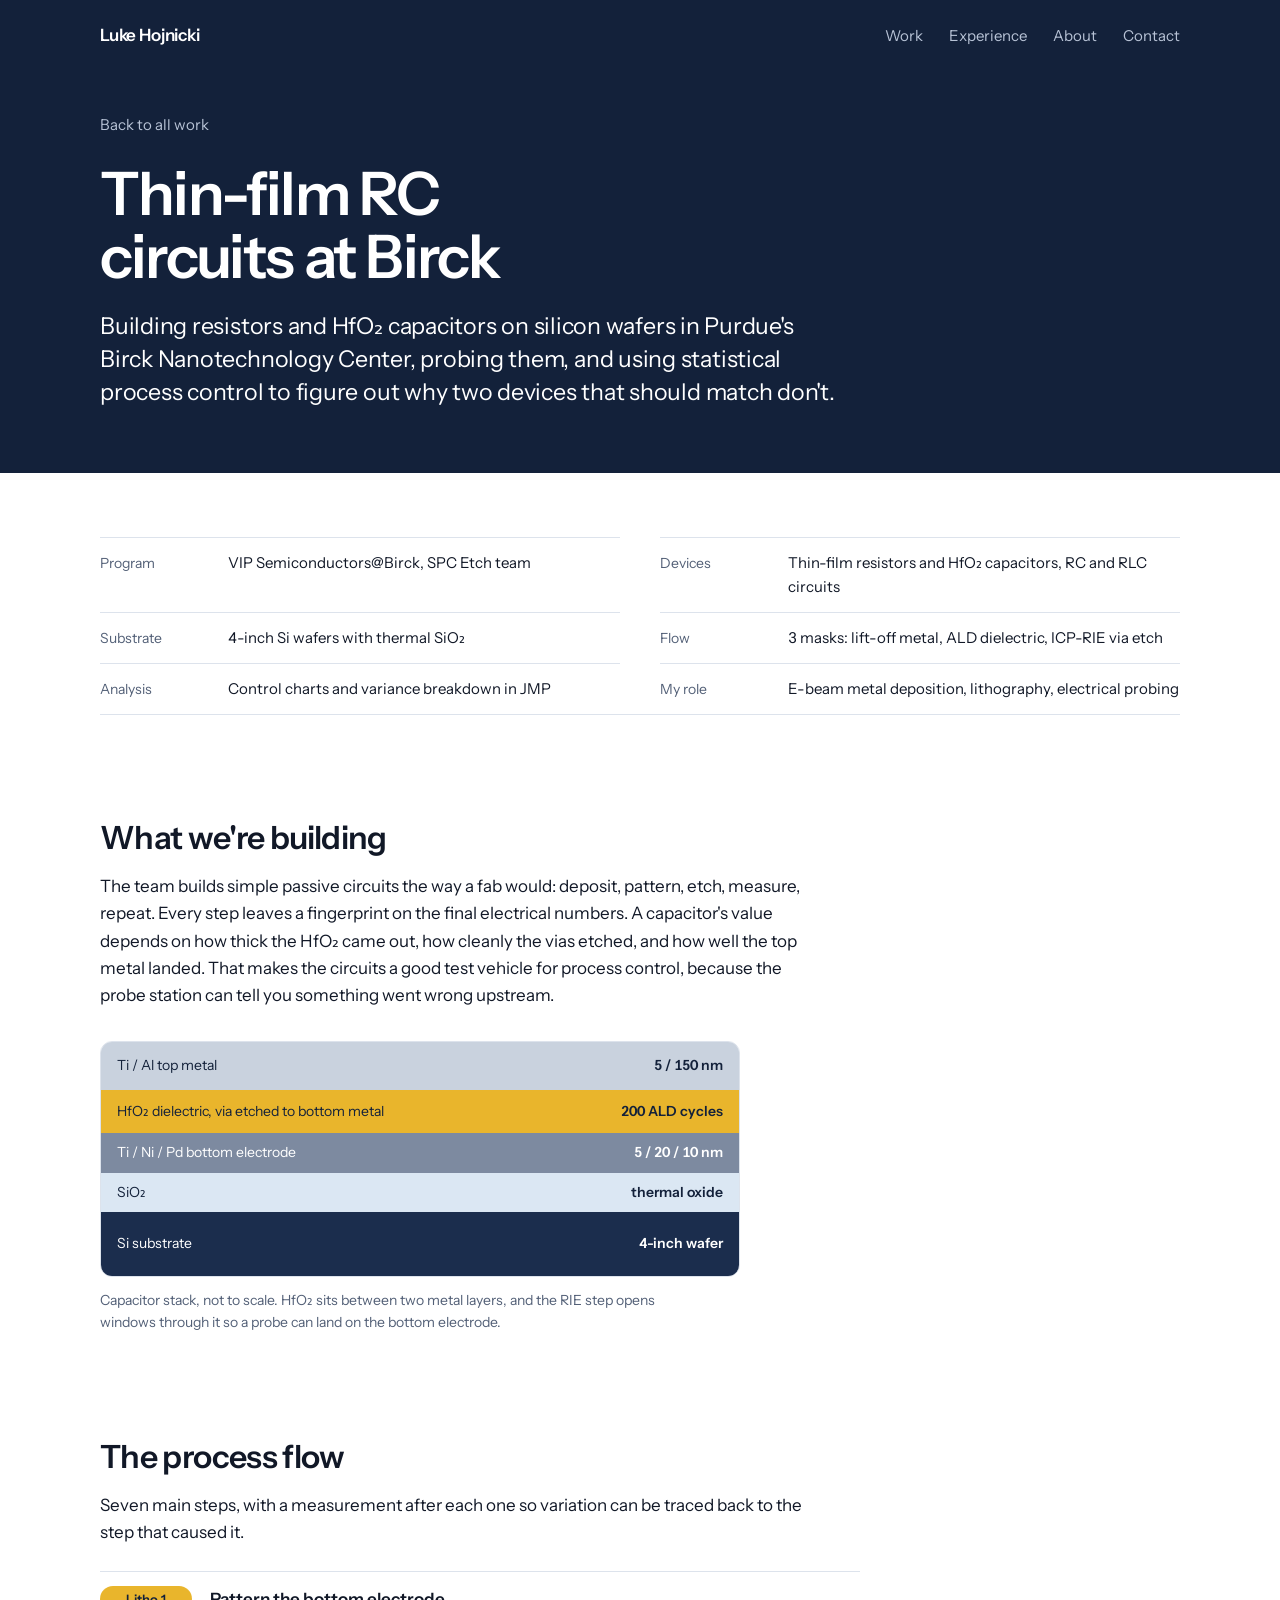
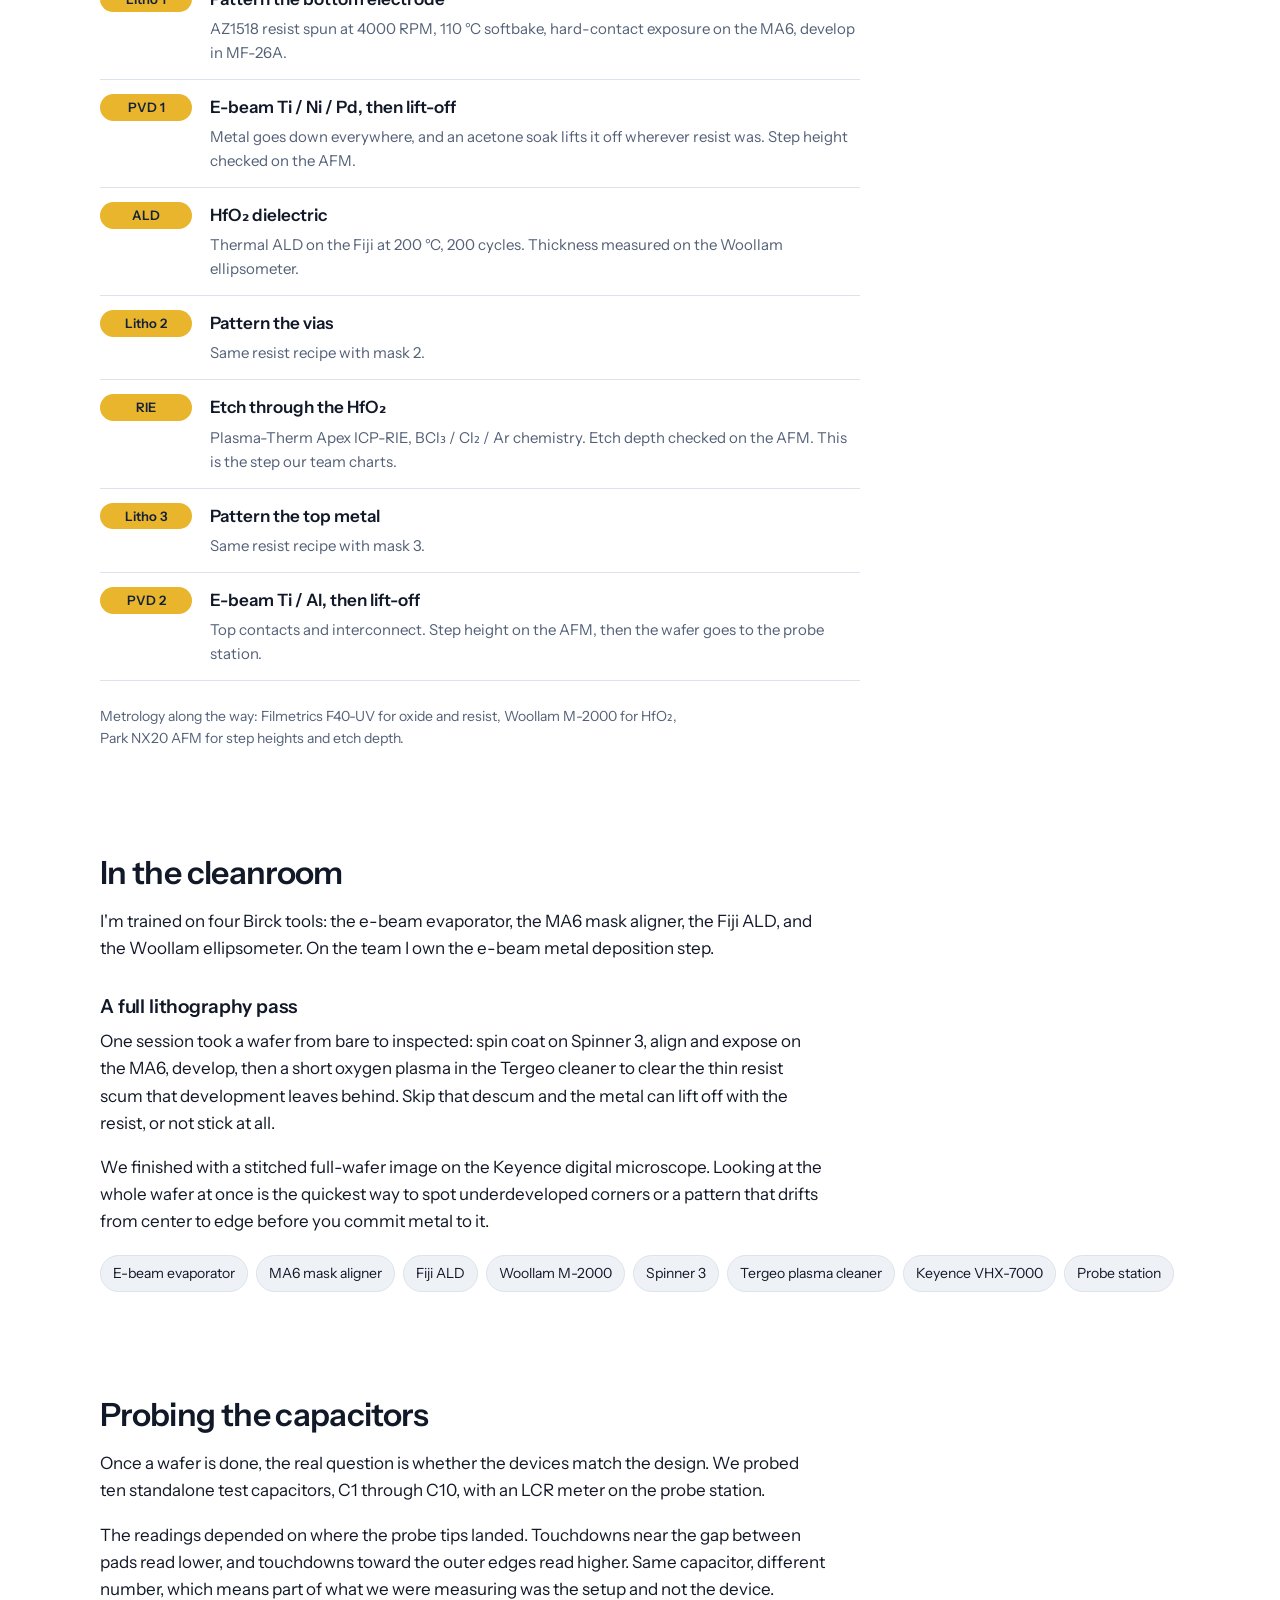
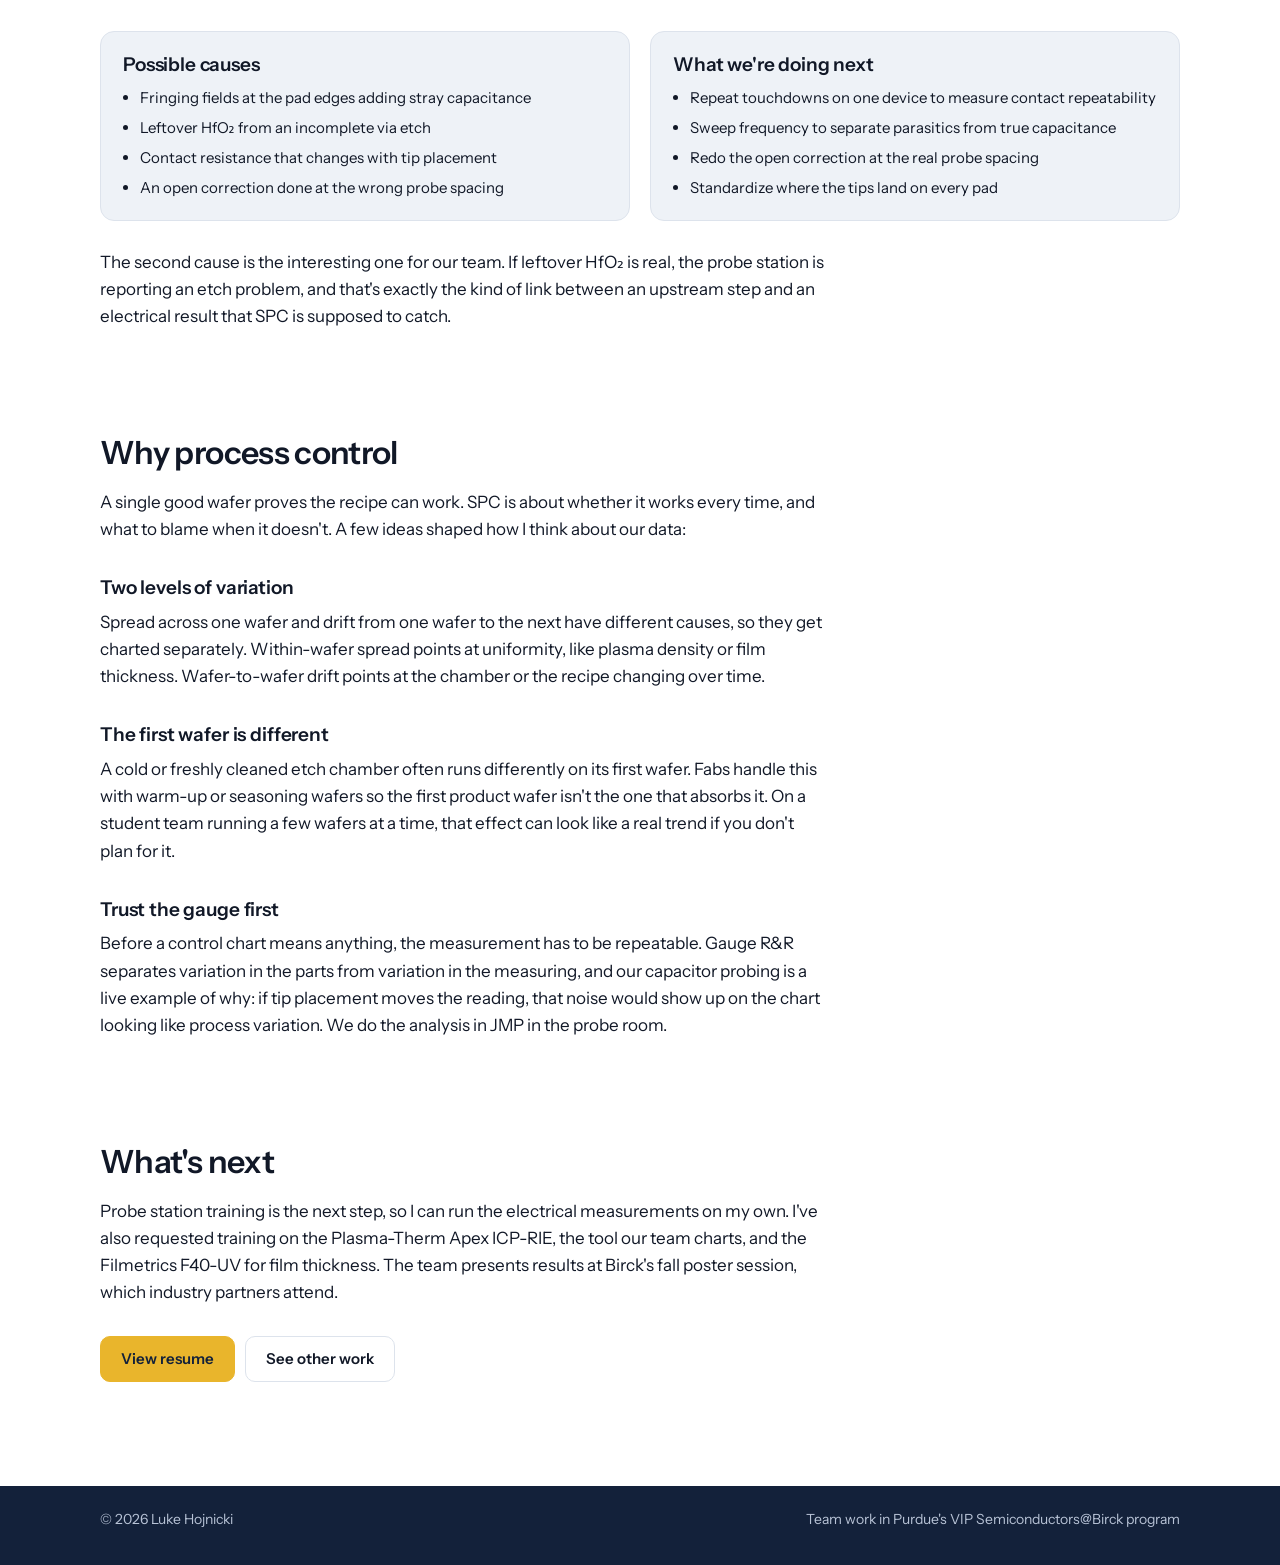
==== birck.html @ ffda6eb0 "Add Birck cleanroom case study and link it from the SPC card Co-Authored-By: Claude Opus 5.5 <norepl" ====
<!doctype html>
<html lang="en">
<head>
<meta charset="utf-8">
<meta name="viewport" content="width=device-width, initial-scale=1">
<title>Birck Cleanroom | Luke Hojnicki</title>
<meta name="description" content="Fabricating and probing thin-film RC circuits with an HfO2 dielectric in Purdue's Birck Nanotechnology Center, and using statistical process control to explain the variation.">
<meta property="og:title" content="Thin-film RC circuits at Birck">
<meta property="og:description" content="Cleanroom fabrication, electrical probing, and statistical process control on an HfO2 thin-film circuit flow.">
<meta property="og:image" content="https://lukehojnicki.com/assets/og.png">
<meta property="og:url" content="https://lukehojnicki.com/birck.html">
<meta name="twitter:card" content="summary_large_image">
<link rel="icon" href="favicon.svg" type="image/svg+xml">
<link rel="preconnect" href="https://fonts.googleapis.com">
<link rel="preconnect" href="https://fonts.gstatic.com" crossorigin>
<link href="https://fonts.googleapis.com/css2?family=Instrument+Sans:wdth,wght@75..100,400..700&display=swap" rel="stylesheet">
<link rel="stylesheet" href="styles.css">
</head>
<body>

<header class="navy">
  <div class="container topbar">
    <a class="brand" href="./">Luke Hojnicki</a>
    <nav aria-label="Main">
      <ul>
        <li><a href="./#work">Work</a></li>
        <li><a href="./#experience">Experience</a></li>
        <li><a href="./#about">About</a></li>
        <li><a href="./#contact">Contact</a></li>
      </ul>
    </nav>
  </div>
  <div class="container case-hero">
    <a class="back" href="./#work">Back to all work</a>
    <h1>Thin-film RC circuits at Birck</h1>
    <p class="statement">Building resistors and HfO₂ capacitors on silicon wafers in Purdue's Birck Nanotechnology Center, probing them, and using statistical process control to figure out why two devices that should match don't.</p>
  </div>
</header>

<main class="case-body container">
  <dl class="specs">
    <div><dt>Program</dt><dd>VIP Semiconductors@Birck, SPC Etch team</dd></div>
    <div><dt>Devices</dt><dd>Thin-film resistors and HfO₂ capacitors, RC and RLC circuits</dd></div>
    <div><dt>Substrate</dt><dd>4-inch Si wafers with thermal SiO₂</dd></div>
    <div><dt>Flow</dt><dd>3 masks: lift-off metal, ALD dielectric, ICP-RIE via etch</dd></div>
    <div><dt>Analysis</dt><dd>Control charts and variance breakdown in JMP</dd></div>
    <div><dt>My role</dt><dd>E-beam metal deposition, lithography, electrical probing</dd></div>
  </dl>

  <section class="prose">
    <h2>What we're building</h2>
    <p>The team builds simple passive circuits the way a fab would: deposit, pattern, etch, measure, repeat. Every step leaves a fingerprint on the final electrical numbers. A capacitor's value depends on how thick the HfO₂ came out, how cleanly the vias etched, and how well the top metal landed. That makes the circuits a good test vehicle for process control, because the probe station can tell you something went wrong upstream.</p>
    <figure>
      <div class="stack" role="img" aria-label="Cross section of the capacitor stack, bottom to top: silicon substrate, silicon dioxide, titanium nickel palladium bottom electrode, hafnium oxide dielectric with an etched via, and titanium aluminum top metal.">
        <div class="layer l-top"><span>Ti / Al top metal</span><b>5 / 150 nm</b></div>
        <div class="layer l-hfo"><span>HfO₂ dielectric, via etched to bottom metal</span><b>200 ALD cycles</b></div>
        <div class="layer l-bot"><span>Ti / Ni / Pd bottom electrode</span><b>5 / 20 / 10 nm</b></div>
        <div class="layer l-ox"><span>SiO₂</span><b>thermal oxide</b></div>
        <div class="layer l-si"><span>Si substrate</span><b>4-inch wafer</b></div>
      </div>
      <figcaption>Capacitor stack, not to scale. HfO₂ sits between two metal layers, and the RIE step opens windows through it so a probe can land on the bottom electrode.</figcaption>
    </figure>
  </section>

  <section class="prose">
    <h2>The process flow</h2>
    <p>Seven main steps, with a measurement after each one so variation can be traced back to the step that caused it.</p>
    <ol class="flow">
      <li><span class="step">Litho 1</span><div><b>Pattern the bottom electrode</b><p>AZ1518 resist spun at 4000 RPM, 110 °C softbake, hard-contact exposure on the MA6, develop in MF-26A.</p></div></li>
      <li><span class="step">PVD 1</span><div><b>E-beam Ti / Ni / Pd, then lift-off</b><p>Metal goes down everywhere, and an acetone soak lifts it off wherever resist was. Step height checked on the AFM.</p></div></li>
      <li><span class="step">ALD</span><div><b>HfO₂ dielectric</b><p>Thermal ALD on the Fiji at 200 °C, 200 cycles. Thickness measured on the Woollam ellipsometer.</p></div></li>
      <li><span class="step">Litho 2</span><div><b>Pattern the vias</b><p>Same resist recipe with mask 2.</p></div></li>
      <li><span class="step">RIE</span><div><b>Etch through the HfO₂</b><p>Plasma-Therm Apex ICP-RIE, BCl₃ / Cl₂ / Ar chemistry. Etch depth checked on the AFM. This is the step our team charts.</p></div></li>
      <li><span class="step">Litho 3</span><div><b>Pattern the top metal</b><p>Same resist recipe with mask 3.</p></div></li>
      <li><span class="step">PVD 2</span><div><b>E-beam Ti / Al, then lift-off</b><p>Top contacts and interconnect. Step height on the AFM, then the wafer goes to the probe station.</p></div></li>
    </ol>
    <p class="meta">Metrology along the way: Filmetrics F40-UV for oxide and resist, Woollam M-2000 for HfO₂, Park NX20 AFM for step heights and etch depth.</p>
  </section>

  <section class="prose">
    <h2>In the cleanroom</h2>
    <p>I'm trained on four Birck tools: the e-beam evaporator, the MA6 mask aligner, the Fiji ALD, and the Woollam ellipsometer. On the team I own the e-beam metal deposition step.</p>
    <h3>A full lithography pass</h3>
    <p>One session took a wafer from bare to inspected: spin coat on Spinner 3, align and expose on the MA6, develop, then a short oxygen plasma in the Tergeo cleaner to clear the thin resist scum that development leaves behind. Skip that descum and the metal can lift off with the resist, or not stick at all.</p>
    <p>We finished with a stitched full-wafer image on the Keyence digital microscope. Looking at the whole wafer at once is the quickest way to spot underdeveloped corners or a pattern that drifts from center to edge before you commit metal to it.</p>
    <ul class="chips gap-top">
      <li>E-beam evaporator</li><li>MA6 mask aligner</li><li>Fiji ALD</li><li>Woollam M-2000</li><li>Spinner 3</li><li>Tergeo plasma cleaner</li><li>Keyence VHX-7000</li><li>Probe station</li>
    </ul>
  </section>

  <section class="prose">
    <h2>Probing the capacitors</h2>
    <p>Once a wafer is done, the real question is whether the devices match the design. We probed ten standalone test capacitors, C1 through C10, with an LCR meter on the probe station.</p>
    <p>The readings depended on where the probe tips landed. Touchdowns near the gap between pads read lower, and touchdowns toward the outer edges read higher. Same capacitor, different number, which means part of what we were measuring was the setup and not the device.</p>
    <div class="pair notes">
      <div class="note">
        <h3>Possible causes</h3>
        <ul>
          <li>Fringing fields at the pad edges adding stray capacitance</li>
          <li>Leftover HfO₂ from an incomplete via etch</li>
          <li>Contact resistance that changes with tip placement</li>
          <li>An open correction done at the wrong probe spacing</li>
        </ul>
      </div>
      <div class="note">
        <h3>What we're doing next</h3>
        <ul>
          <li>Repeat touchdowns on one device to measure contact repeatability</li>
          <li>Sweep frequency to separate parasitics from true capacitance</li>
          <li>Redo the open correction at the real probe spacing</li>
          <li>Standardize where the tips land on every pad</li>
        </ul>
      </div>
    </div>
    <p>The second cause is the interesting one for our team. If leftover HfO₂ is real, the probe station is reporting an etch problem, and that's exactly the kind of link between an upstream step and an electrical result that SPC is supposed to catch.</p>
  </section>

  <section class="prose">
    <h2>Why process control</h2>
    <p>A single good wafer proves the recipe can work. SPC is about whether it works every time, and what to blame when it doesn't. A few ideas shaped how I think about our data:</p>
    <h3>Two levels of variation</h3>
    <p>Spread across one wafer and drift from one wafer to the next have different causes, so they get charted separately. Within-wafer spread points at uniformity, like plasma density or film thickness. Wafer-to-wafer drift points at the chamber or the recipe changing over time.</p>
    <h3>The first wafer is different</h3>
    <p>A cold or freshly cleaned etch chamber often runs differently on its first wafer. Fabs handle this with warm-up or seasoning wafers so the first product wafer isn't the one that absorbs it. On a student team running a few wafers at a time, that effect can look like a real trend if you don't plan for it.</p>
    <h3>Trust the gauge first</h3>
    <p>Before a control chart means anything, the measurement has to be repeatable. Gauge R&amp;R separates variation in the parts from variation in the measuring, and our capacitor probing is a live example of why: if tip placement moves the reading, that noise would show up on the chart looking like process variation. We do the analysis in JMP in the probe room.</p>
  </section>

  <section class="prose">
    <h2>What's next</h2>
    <p>Probe station training is the next step, so I can run the electrical measurements on my own. I've also requested training on the Plasma-Therm Apex ICP-RIE, the tool our team charts, and the Filmetrics F40-UV for film thickness. The team presents results at Birck's fall poster session, which industry partners attend.</p>
    <div class="actions">
      <a class="button button-gold" href="assets/resume.pdf">View resume</a>
      <a class="button" href="./#work">See other work</a>
    </div>
  </section>
</main>

<footer class="site-footer">
  <div class="container"><div class="footer-inner">
    <span>© 2026 Luke Hojnicki</span>
    <span>Team work in Purdue's VIP Semiconductors@Birck program</span>
  </div></div>
</footer>
</body>
</html>
---- styles.css ----
/* Luke Hojnicki portfolio
   Layout: navy hero and contact bands bookend the page; work, experience and
   toolkit sit on alternating white and steel bands inside a 1080px column.
   Palette: taken from the portrait (navy suit, slate backdrop) plus one warm gold. */

:root {
  --bg: #ffffff;
  --surface: #eef2f7;
  --card: #ffffff;
  --ink: #111827;
  --ink-2: #536077;
  --line: #dde3ec;
  --navy: #13213a;
  --navy-2: #1b2d4d;
  --on-navy: #ffffff;
  --on-navy-2: #b8c3d6;
  --navy-line: rgba(255, 255, 255, 0.14);
  --gold: #e9b52c;
  --gold-hover: #f4c440;
  --on-gold: #13213a;
  --paper: #ffffff;

  --font: "Instrument Sans", ui-sans-serif, system-ui, -apple-system, "Segoe UI", Roboto, Helvetica, Arial, sans-serif;
  --mono: ui-monospace, "SF Mono", Menlo, Consolas, monospace;
  --container: 1080px;
  --text: 66ch;
  --gutter: clamp(20px, 5vw, 40px);
  --band: clamp(64px, 9vw, 104px);
  color-scheme: light;
}

@media (prefers-color-scheme: dark) {
  :root {
    --bg: #0c1220;
    --surface: #111a2c;
    --card: #142036;
    --ink: #e8edf5;
    --ink-2: #9aa6bb;
    --line: #233049;
    --navy: #0f1a2f;
    --navy-2: #172742;
    color-scheme: dark;
  }
}

*, *::before, *::after { box-sizing: border-box; }
html { -webkit-text-size-adjust: 100%; scroll-behavior: smooth; }
@media (prefers-reduced-motion: reduce) { html { scroll-behavior: auto; } }

body {
  margin: 0;
  background: var(--bg);
  color: var(--ink);
  font-family: var(--font);
  font-size: 1.0625rem;
  line-height: 1.6;
  -webkit-font-smoothing: antialiased;
}
img { display: block; max-width: 100%; height: auto; }
::selection { background: var(--gold); color: var(--on-gold); }

a {
  color: inherit;
  text-decoration-line: underline;
  text-decoration-color: var(--gold);
  text-decoration-thickness: 2px;
  text-underline-offset: 4px;
}
a:hover { text-decoration-color: currentColor; }
:focus-visible { outline: 2px solid var(--gold); outline-offset: 3px; border-radius: 4px; }

h1, h2, h3 { margin: 0; font-weight: 600; text-wrap: balance; }
h1 { font-size: clamp(2.4rem, 5.4vw, 3.75rem); line-height: 1.04; letter-spacing: -0.03em; }
h2 { font-size: clamp(1.6rem, 2.6vw, 2rem); line-height: 1.2; letter-spacing: -0.02em; }
h3 { font-size: 1.1875rem; line-height: 1.35; letter-spacing: -0.008em; }
p { margin: 0 0 1em; max-width: var(--text); }
p:last-child { margin-bottom: 0; }

.container { width: 100%; max-width: calc(var(--container) + 2 * var(--gutter)); margin: 0 auto; padding-inline: var(--gutter); }
.meta { font-size: 0.875rem; color: var(--ink-2); margin: 4px 0 0; }

/* ---------- navy bands ---------- */
.navy { background: var(--navy); color: var(--on-navy); }
.navy .muted, .navy .sub { color: var(--on-navy-2); }

.topbar { display: flex; flex-wrap: wrap; align-items: center; justify-content: space-between; gap: 12px 28px; padding-block: 22px; }
.brand { font-weight: 600; text-decoration: none; letter-spacing: -0.01em; }
.topbar ul { list-style: none; margin: 0; padding: 0; display: flex; flex-wrap: wrap; gap: 6px 26px; }
.topbar nav a { text-decoration: none; font-size: 0.9375rem; color: var(--on-navy-2); }
.topbar nav a:hover { color: var(--on-navy); }

/* ---------- hero ---------- */
.hero-grid {
  display: grid; grid-template-columns: minmax(0, 1fr) 260px; gap: 56px; align-items: center;
  padding-block: clamp(36px, 7vw, 80px) clamp(40px, 6vw, 64px);
}
.statement { font-size: clamp(1.2rem, 2.2vw, 1.45rem); line-height: 1.42; letter-spacing: -0.01em; margin: 22px 0 0; max-width: 32em; }
.hero .sub { margin-top: 16px; max-width: 58ch; }
.hero-photo { margin: 0; }
.hero-photo img {
  width: 100%; aspect-ratio: 4 / 5; object-fit: cover; object-position: 50% 20%;
  border-radius: 18px; box-shadow: 0 24px 48px -24px rgba(0, 0, 0, 0.55);
}

.now {
  display: grid; grid-template-columns: repeat(3, minmax(0, 1fr)); gap: 24px;
  margin: 0; padding-block: 22px 30px; border-top: 1px solid var(--navy-line);
}
.now dt { font-size: 0.8125rem; color: var(--gold); font-weight: 600; letter-spacing: 0.01em; }
.now dd { margin: 4px 0 0; font-size: 0.9375rem; line-height: 1.5; color: var(--on-navy); }

/* ---------- buttons ---------- */
.actions { display: flex; flex-wrap: wrap; gap: 10px; margin-top: 30px; }
.button {
  display: inline-flex; align-items: center; min-height: 46px; padding: 0 20px;
  border-radius: 10px; border: 1px solid var(--line);
  font-size: 0.9375rem; font-weight: 600; text-decoration: none; color: var(--ink); background: var(--card);
}
.button:hover { border-color: var(--ink-2); }
.button-gold { background: var(--gold); border-color: var(--gold); color: var(--on-gold); }
.button-gold:hover { background: var(--gold-hover); border-color: var(--gold-hover); }
.navy .button:not(.button-gold) { background: transparent; color: var(--on-navy); border-color: rgba(255, 255, 255, 0.35); }
.navy .button:not(.button-gold):hover { border-color: var(--on-navy); }

/* ---------- bands ---------- */
.band { padding-block: var(--band); }
.band-steel { background: var(--surface); }
.band-head { display: flex; flex-wrap: wrap; align-items: baseline; justify-content: space-between; gap: 8px 24px; margin-bottom: 32px; }
.band-head p { color: var(--ink-2); margin: 0; }

/* Featured project */
.feature {
  display: grid; grid-template-columns: minmax(0, 1.55fr) minmax(0, 1fr); gap: 0;
  background: var(--navy); color: var(--on-navy); border-radius: 20px; overflow: hidden;
}
.feature-media { text-decoration: none; color: inherit; padding: clamp(20px, 3.5vw, 36px); background: var(--navy-2); display: flex; flex-direction: column; justify-content: center; }
.feature-media img { width: 100%; border-radius: 6px; }
.regions {
  list-style: none; margin: 14px 0 0; padding: 0;
  display: grid; grid-template-columns: 40fr 20fr 40fr; gap: 8px;
  font-size: 0.8125rem; line-height: 1.4; color: var(--on-navy-2);
}
.regions li { border-top: 2px solid var(--gold); padding-top: 8px; padding-right: 6px; }
.regions b { display: block; color: var(--on-navy); font-weight: 600; }
.feature-body { padding: clamp(24px, 3.5vw, 40px); display: flex; flex-direction: column; justify-content: center; }
.feature-body .tag { font-size: 0.8125rem; font-weight: 600; color: var(--gold); margin: 0 0 10px; }
.feature-body h3 { font-size: 1.5rem; letter-spacing: -0.015em; }
.feature-body h3 a { text-decoration: none; }
.feature-body .meta { color: var(--on-navy-2); }
.feature-body p { color: var(--on-navy-2); }
.feature-body .desc { margin-top: 14px; }
.feature-body .actions { margin-top: 22px; }

/* Project cards */
.cards { list-style: none; margin: 20px 0 0; padding: 0; display: grid; grid-template-columns: repeat(2, minmax(0, 1fr)); gap: 20px; }
.card {
  background: var(--card); border: 1px solid var(--line); border-radius: 16px;
  padding: 26px 26px 28px; display: flex; flex-direction: column;
}
.metric { font-size: 2rem; font-weight: 600; letter-spacing: -0.03em; line-height: 1.1; margin: 0; font-variant-numeric: tabular-nums; }
.metric-label { font-size: 0.875rem; color: var(--ink-2); margin: 4px 0 0; }
.card hr { border: 0; border-top: 1px solid var(--line); margin: 20px 0 18px; width: 100%; }
.card h3 { margin-bottom: 2px; }
.card .desc { margin-top: 12px; font-size: 0.9875rem; color: var(--ink); }

/* Experience timeline: a real sequence, so it gets a rail */
.timeline { list-style: none; margin: 0; padding: 0; position: relative; }
.timeline li {
  position: relative; display: grid; grid-template-columns: 170px minmax(0, 1fr); gap: 4px 36px;
  padding: 0 0 26px;
}
.timeline li::before {
  content: ""; position: absolute; left: 184px; top: 8px; width: 9px; height: 9px; border-radius: 50%;
  background: var(--gold); box-shadow: 0 0 0 4px var(--surface);
}
.timeline::before { content: ""; position: absolute; left: 188px; top: 12px; bottom: 34px; width: 1px; background: var(--line); }
.timeline .when { font-size: 0.9375rem; color: var(--ink-2); font-variant-numeric: tabular-nums; text-align: right; padding-right: 8px; }
.timeline .body { padding-left: 14px; }
.timeline .role { font-weight: 600; }
.timeline p { margin: 2px 0 0; color: var(--ink-2); font-size: 0.9375rem; }

/* About + toolkit */
.split { display: grid; grid-template-columns: minmax(0, 1fr) minmax(0, 1fr); gap: 56px; align-items: start; }
.split h2 { margin-bottom: 18px; }
.tool-group + .tool-group { margin-top: 20px; }
.tool-group h3 { font-size: 0.9375rem; color: var(--ink-2); font-weight: 600; margin-bottom: 10px; }
.chips { list-style: none; margin: 0; padding: 0; display: flex; flex-wrap: wrap; gap: 8px; }
.chips li { font-size: 0.875rem; padding: 6px 12px; border-radius: 999px; background: var(--surface); border: 1px solid var(--line); }
.interests { margin-top: 22px; }

/* Contact band */
.contact .band-head { margin-bottom: 0; }
.contact h2 { color: var(--on-navy); }
.contact .lead { margin-top: 12px; }
.contact-grid { display: grid; grid-template-columns: minmax(0, 1fr) auto; gap: 32px; align-items: end; }
.contact-lines { list-style: none; margin: 22px 0 0; padding: 0; }
.contact-lines li { padding: 6px 0; color: var(--on-navy-2); }
.contact-lines a { color: var(--on-navy); }
.contact-lines span { display: inline-block; width: 90px; font-size: 0.875rem; }

.site-footer { background: var(--navy); color: var(--on-navy-2); }
.footer-inner {
  padding-block: 22px 34px; border-top: 1px solid var(--navy-line); font-size: 0.875rem;
  display: flex; flex-wrap: wrap; justify-content: space-between; gap: 8px 24px;
}

/* ---------- case study ---------- */
.case-hero { padding-block: clamp(20px, 4vw, 40px) clamp(40px, 6vw, 64px); }
.back { display: inline-block; font-size: 0.9375rem; color: var(--on-navy-2); text-decoration: none; margin-bottom: 26px; }
.back:hover { color: var(--on-navy); }
.case-hero h1 { max-width: 18ch; }

.specs {
  display: grid; grid-template-columns: repeat(2, minmax(0, 1fr)); column-gap: 40px;
  margin: 0; border-bottom: 1px solid var(--line);
}
.specs div { display: grid; grid-template-columns: 112px minmax(0, 1fr); gap: 16px; padding-block: 13px; border-top: 1px solid var(--line); }
.specs dt { font-size: 0.875rem; color: var(--ink-2); padding-top: 1px; }
.specs dd { margin: 0; font-size: 0.9375rem; font-variant-numeric: tabular-nums; }

.case-body { padding-block: clamp(40px, 6vw, 64px) 0; }
.prose { margin-top: var(--band); }
.prose > h2 { margin-bottom: 16px; }
.prose > h3 { margin: 32px 0 8px; }

figure { margin: 32px 0; }
figcaption { font-size: 0.875rem; color: var(--ink-2); margin-top: 12px; max-width: var(--text); }
.panel { background: var(--navy-2); border-radius: 18px; padding: clamp(16px, 3.5vw, 40px); }
.panel .regions { color: var(--on-navy-2); }
.paper { background: var(--paper); border: 1px solid var(--line); border-radius: 12px; padding: clamp(10px, 2vw, 20px); }
.pair { display: grid; grid-template-columns: repeat(2, minmax(0, 1fr)); gap: 20px; align-items: start; }
.pair figure { margin: 0; }
.photo { max-width: 600px; }
.photo img { border-radius: 12px; }

pre {
  margin: 24px 0; padding: 18px 20px; overflow-x: auto; max-width: var(--text);
  background: var(--navy); color: #e6ecf5; border-radius: 12px;
  font-family: var(--mono); font-size: 0.875rem; line-height: 1.6;
}
code { font-family: var(--mono); font-size: 0.9em; }

/* Birck case study: layer stack, process flow, notes */
.stack { max-width: 640px; border-radius: 12px; overflow: hidden; border: 1px solid var(--line); }
.layer { display: flex; justify-content: space-between; gap: 16px; padding: 10px 16px; font-size: 0.875rem; line-height: 1.4; }
.layer b { font-weight: 600; white-space: nowrap; font-variant-numeric: tabular-nums; }
.l-top { background: #c9d2de; color: #13213a; padding-block: 14px; }
.l-hfo { background: var(--gold); color: var(--on-gold); padding-block: 12px; }
.l-bot { background: #7d8aa0; color: #ffffff; }
.l-ox { background: #dbe7f3; color: #13213a; }
.l-si { background: var(--navy-2); color: var(--on-navy); padding-block: 22px; }

.flow { list-style: none; margin: 24px 0; padding: 0; max-width: 760px; }
.flow li { display: grid; grid-template-columns: 92px minmax(0, 1fr); gap: 18px; padding: 14px 0; border-top: 1px solid var(--line); }
.flow li:last-child { border-bottom: 1px solid var(--line); }
.flow .step { font-size: 0.8125rem; font-weight: 600; color: var(--on-gold); background: var(--gold); border-radius: 999px; padding: 3px 10px; align-self: start; text-align: center; }
.flow b { font-weight: 600; }
.flow p { margin: 4px 0 0; color: var(--ink-2); font-size: 0.9375rem; }

.notes { margin: 28px 0; }
.note { background: var(--surface); border: 1px solid var(--line); border-radius: 14px; padding: 20px 22px; }
.note h3 { margin-bottom: 8px; }
.note ul { margin: 0; padding-left: 1.1em; font-size: 0.9375rem; }
.note li + li { margin-top: 6px; }
.gap-top { margin-top: 20px; }
.card h3 a { text-decoration: none; }
.card h3 a:hover { text-decoration: underline; text-decoration-color: var(--gold); }
.card-link { margin-top: auto; padding-top: 16px; font-size: 0.9375rem; font-weight: 600; }

/* ---------- responsive ---------- */
@media (max-width: 900px) {
  .feature { grid-template-columns: minmax(0, 1fr); }
  .split { grid-template-columns: minmax(0, 1fr); gap: 48px; }
}
@media (max-width: 760px) {
  .hero-grid { grid-template-columns: minmax(0, 1fr); gap: 28px; }
  .hero-photo { order: -1; width: 120px; }
  .hero-photo img { border-radius: 14px; }
  .now { grid-template-columns: minmax(0, 1fr); gap: 14px; }
  .cards { grid-template-columns: minmax(0, 1fr); }
  .regions { grid-template-columns: minmax(0, 1fr); gap: 12px; }
  .timeline::before { left: 4px; }
  .timeline li { grid-template-columns: minmax(0, 1fr); padding-left: 26px; }
  .timeline li::before { left: 0; }
  .timeline .when { text-align: left; padding-right: 0; }
  .timeline .body { padding-left: 0; }
  .contact-grid { grid-template-columns: minmax(0, 1fr); }
  .specs { grid-template-columns: minmax(0, 1fr); }
  .pair { grid-template-columns: minmax(0, 1fr); }
  .flow li { grid-template-columns: minmax(0, 1fr); gap: 8px; }
  .flow .step { justify-self: start; }
  .layer { flex-direction: column; gap: 2px; }
}
.case-body + .site-footer { margin-top: var(--band); }
.case-body + .site-footer .footer-inner { border-top: 0; }
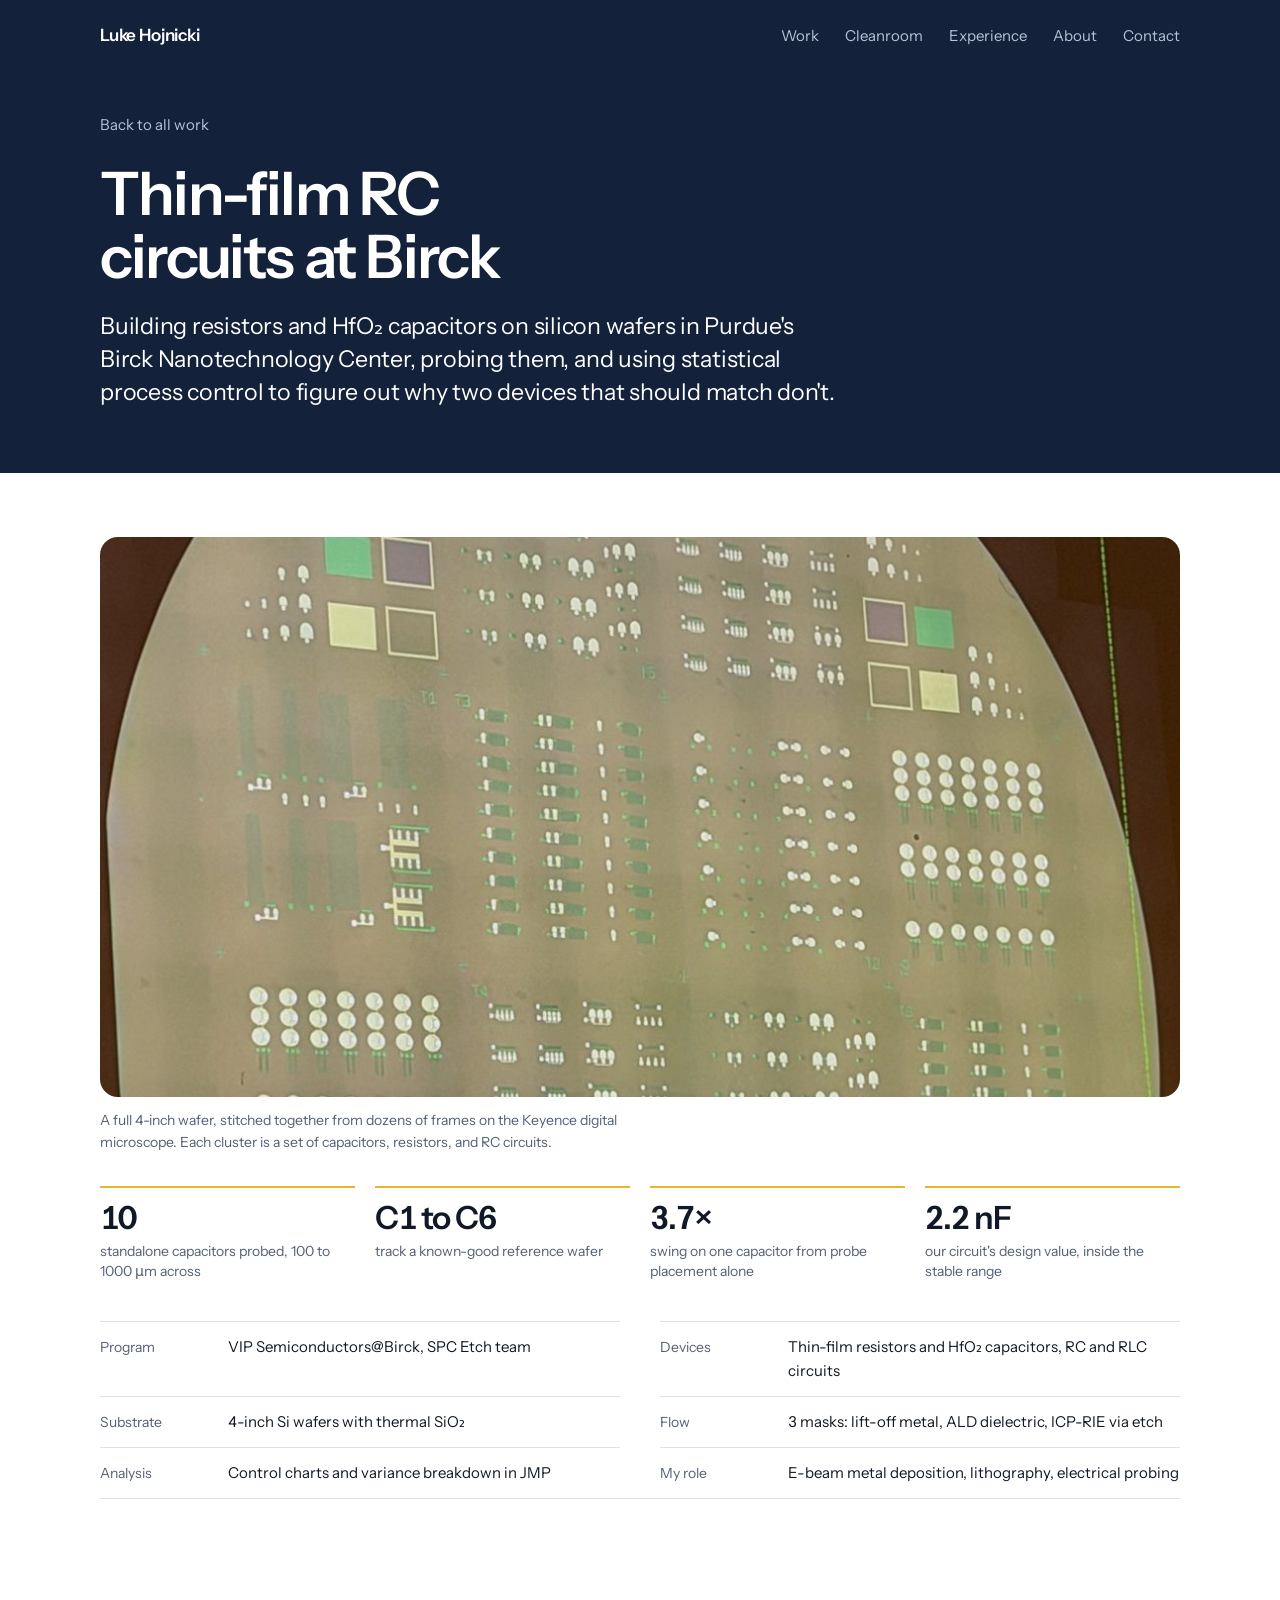
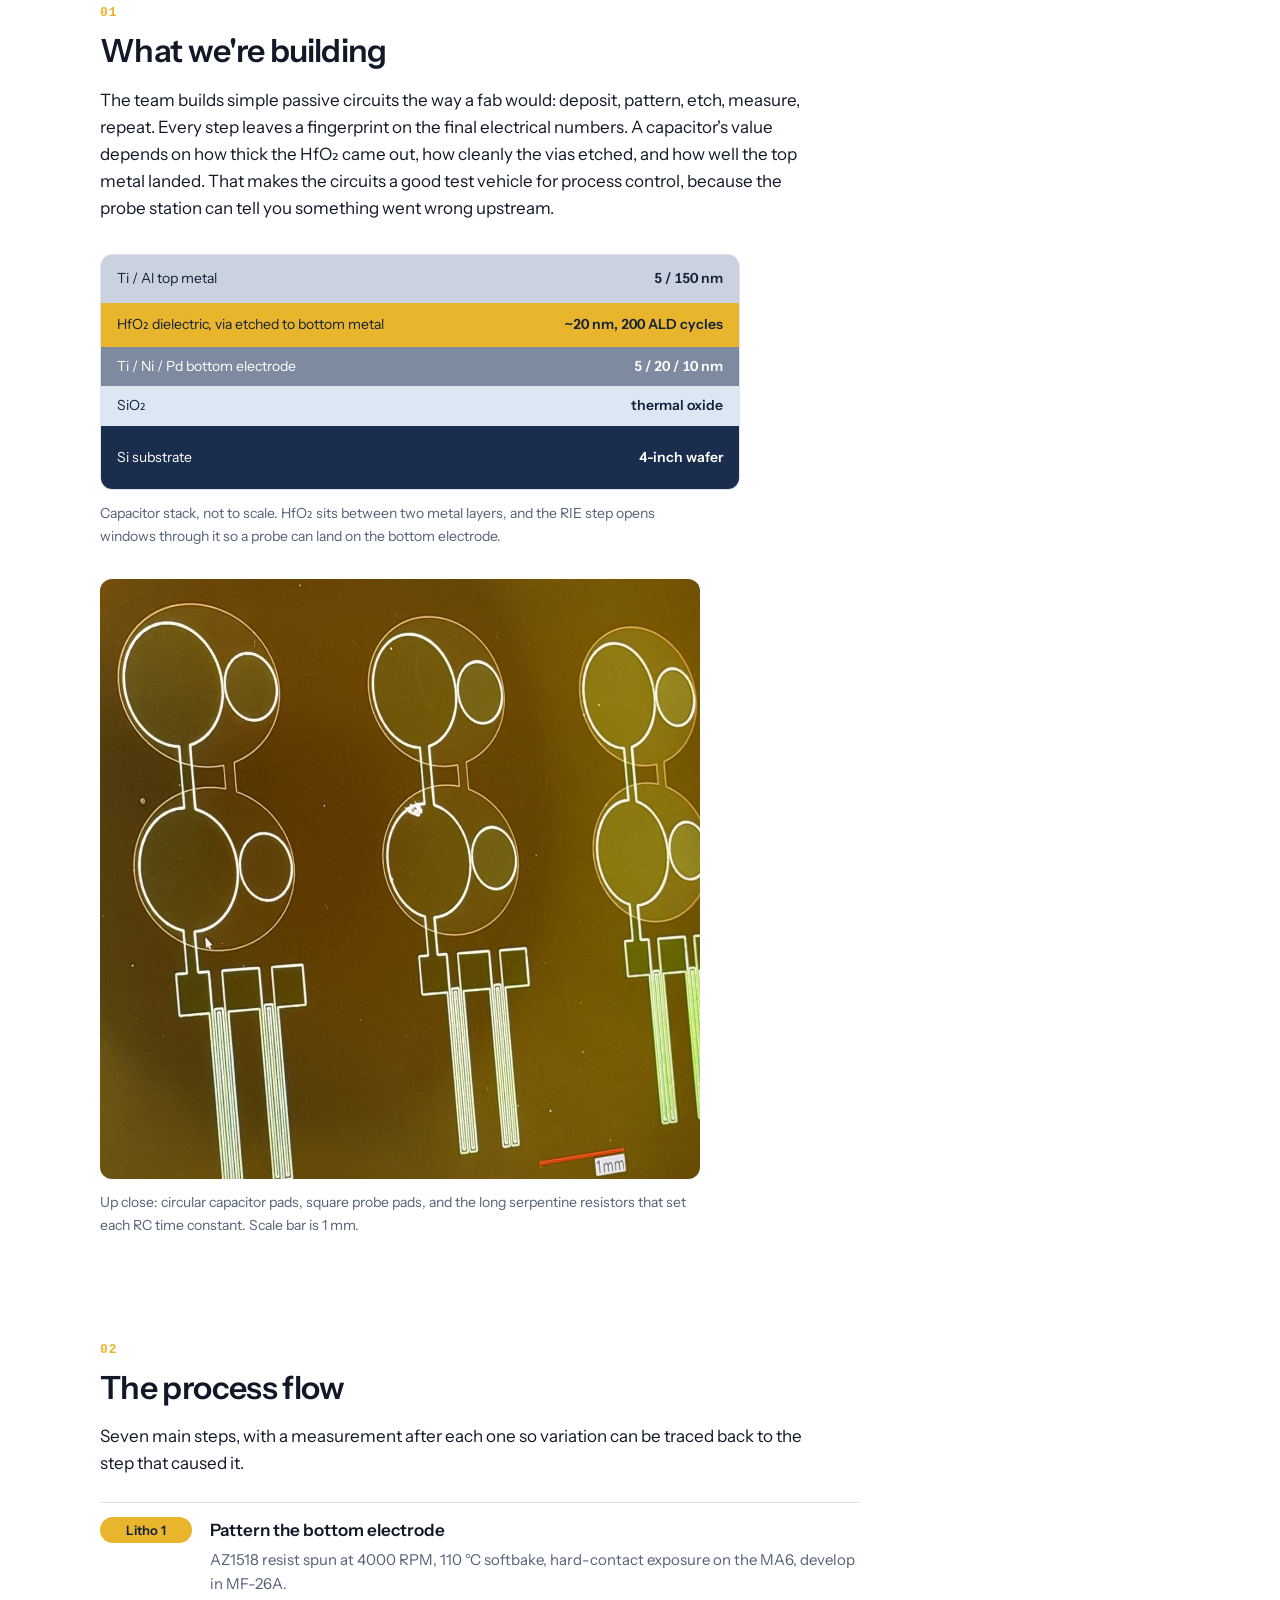
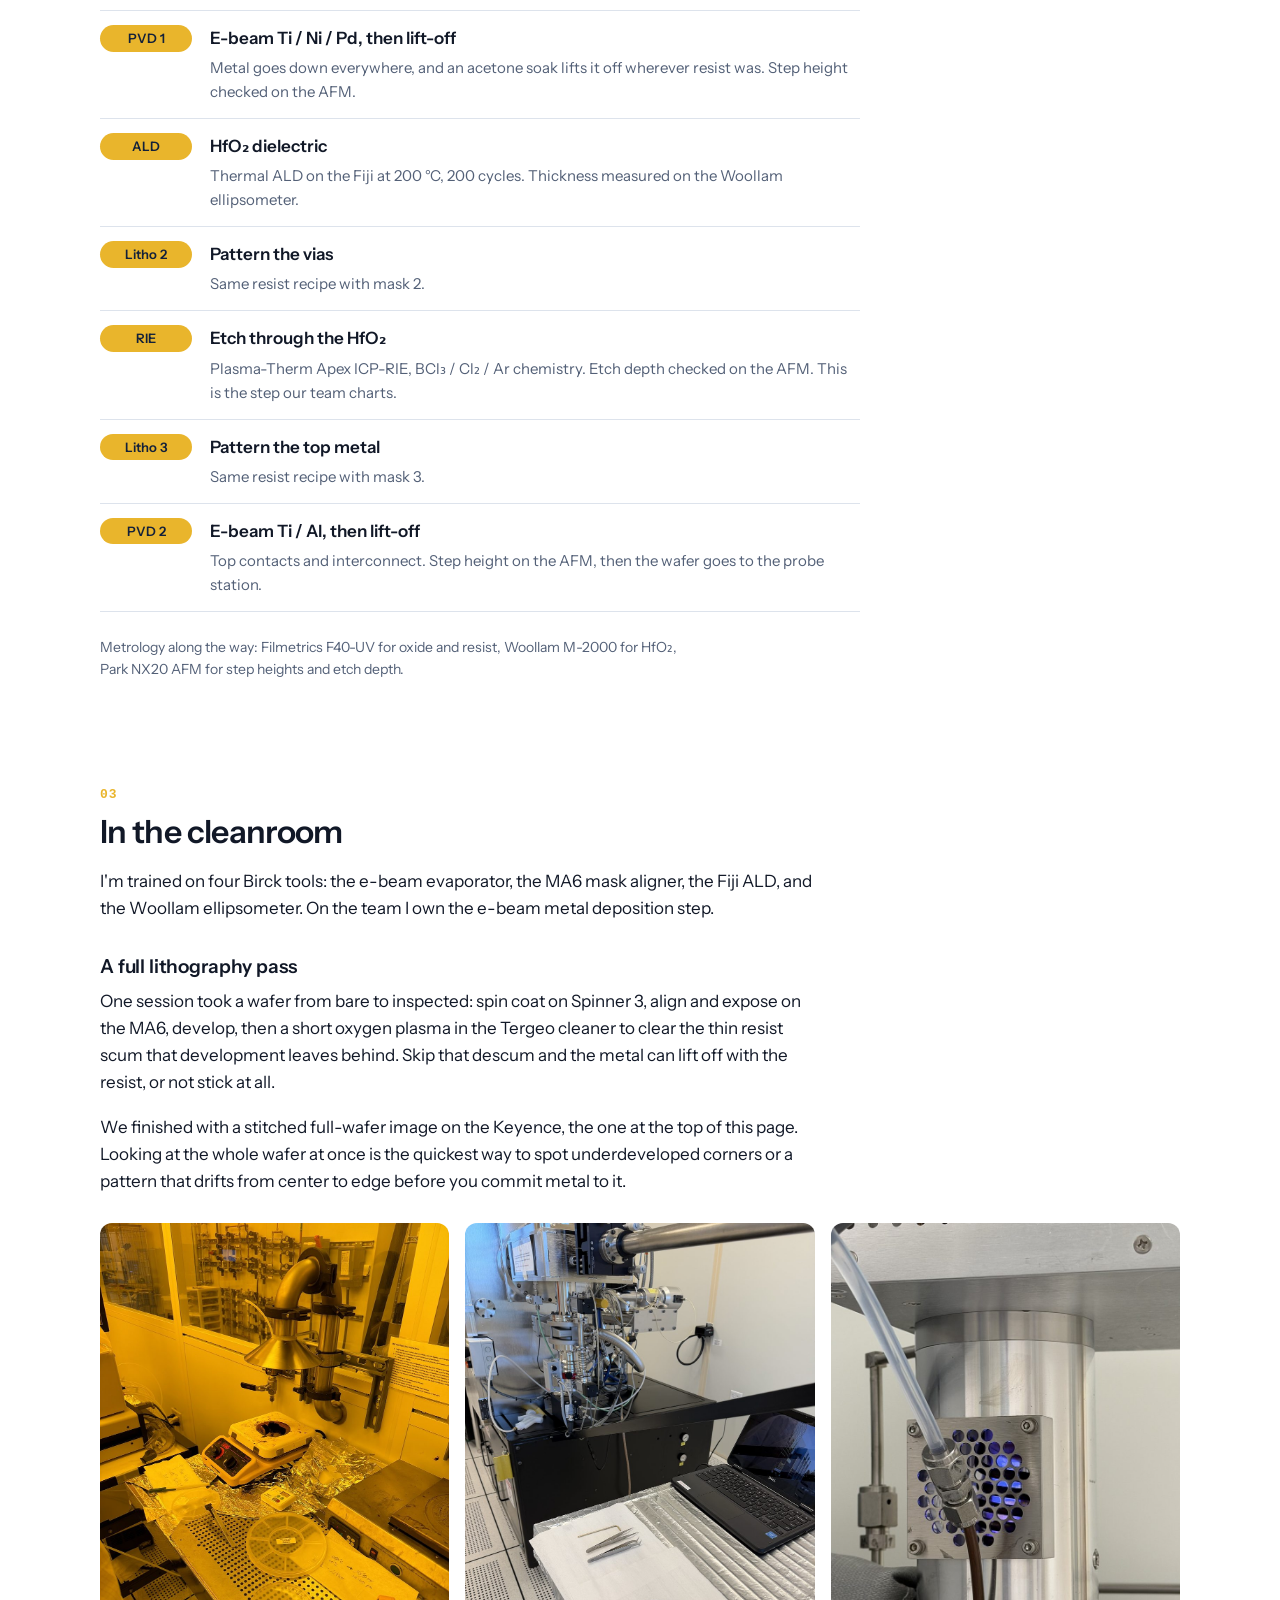
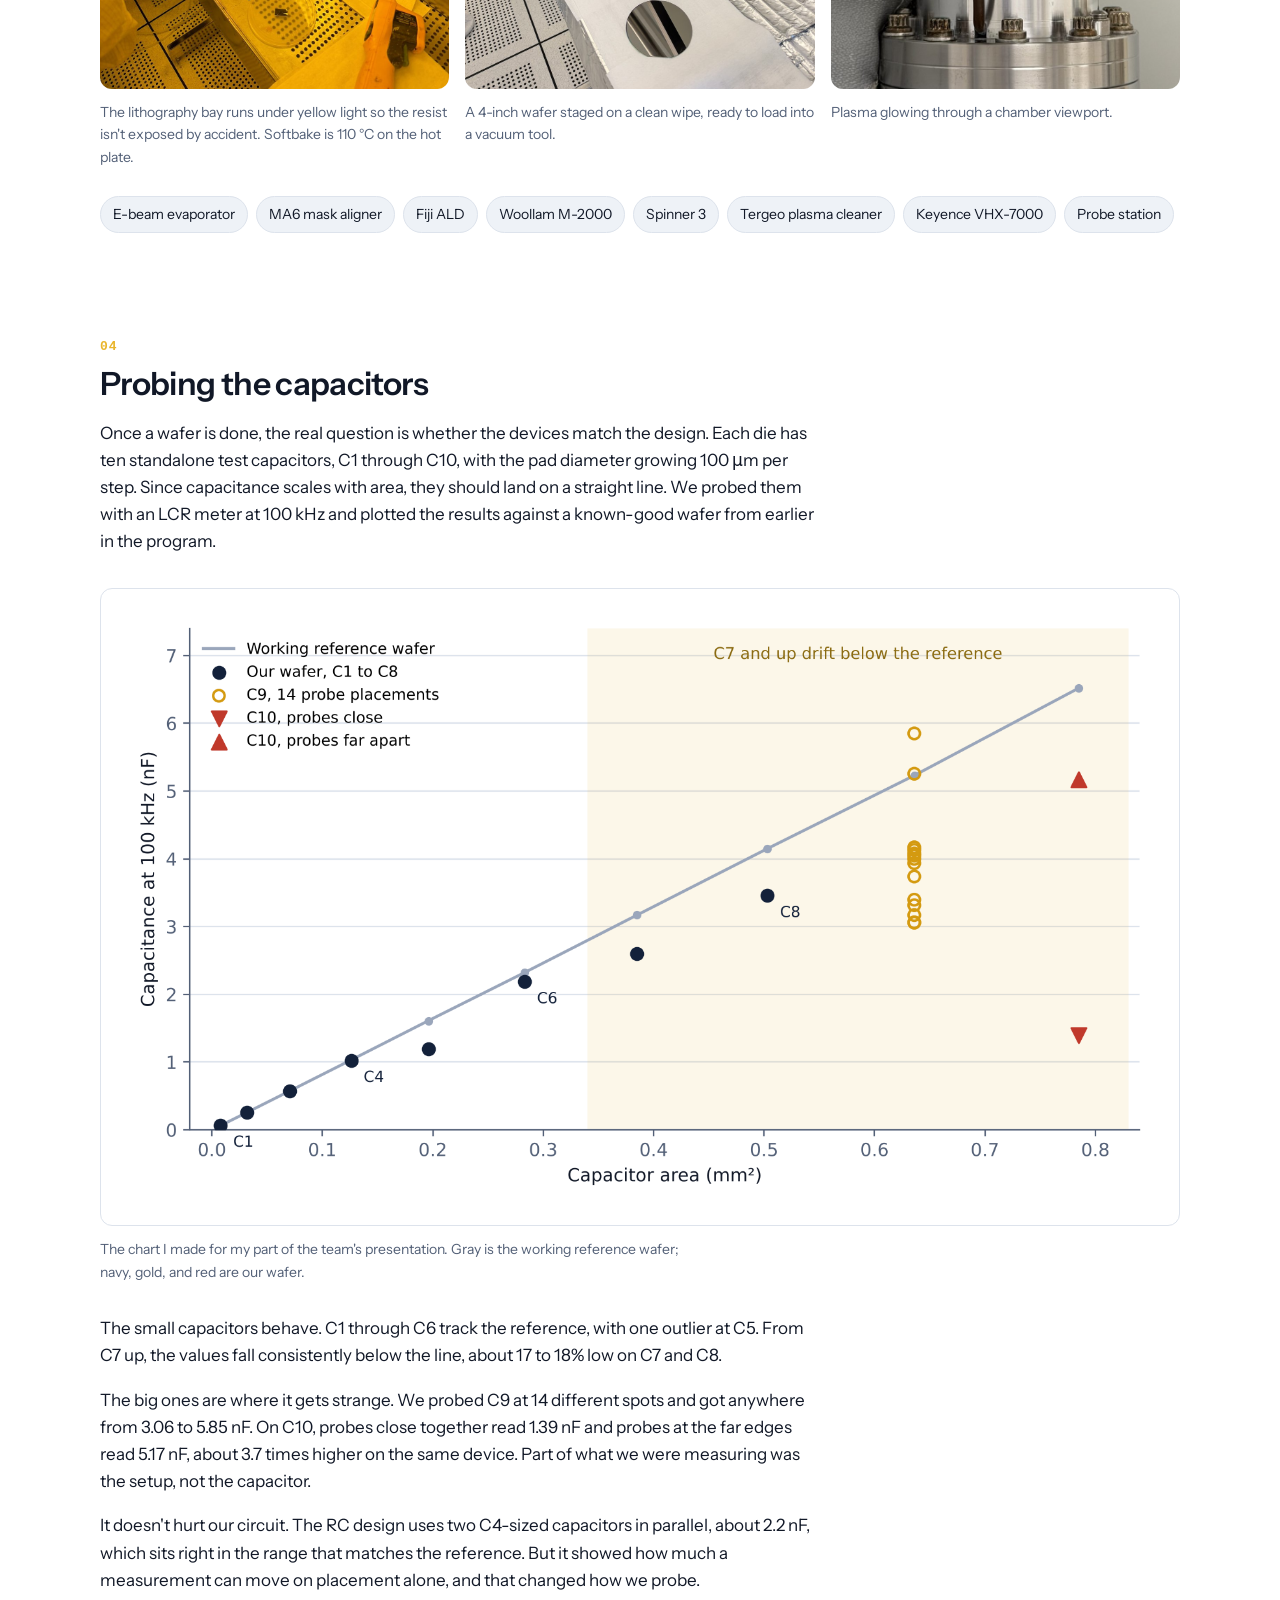
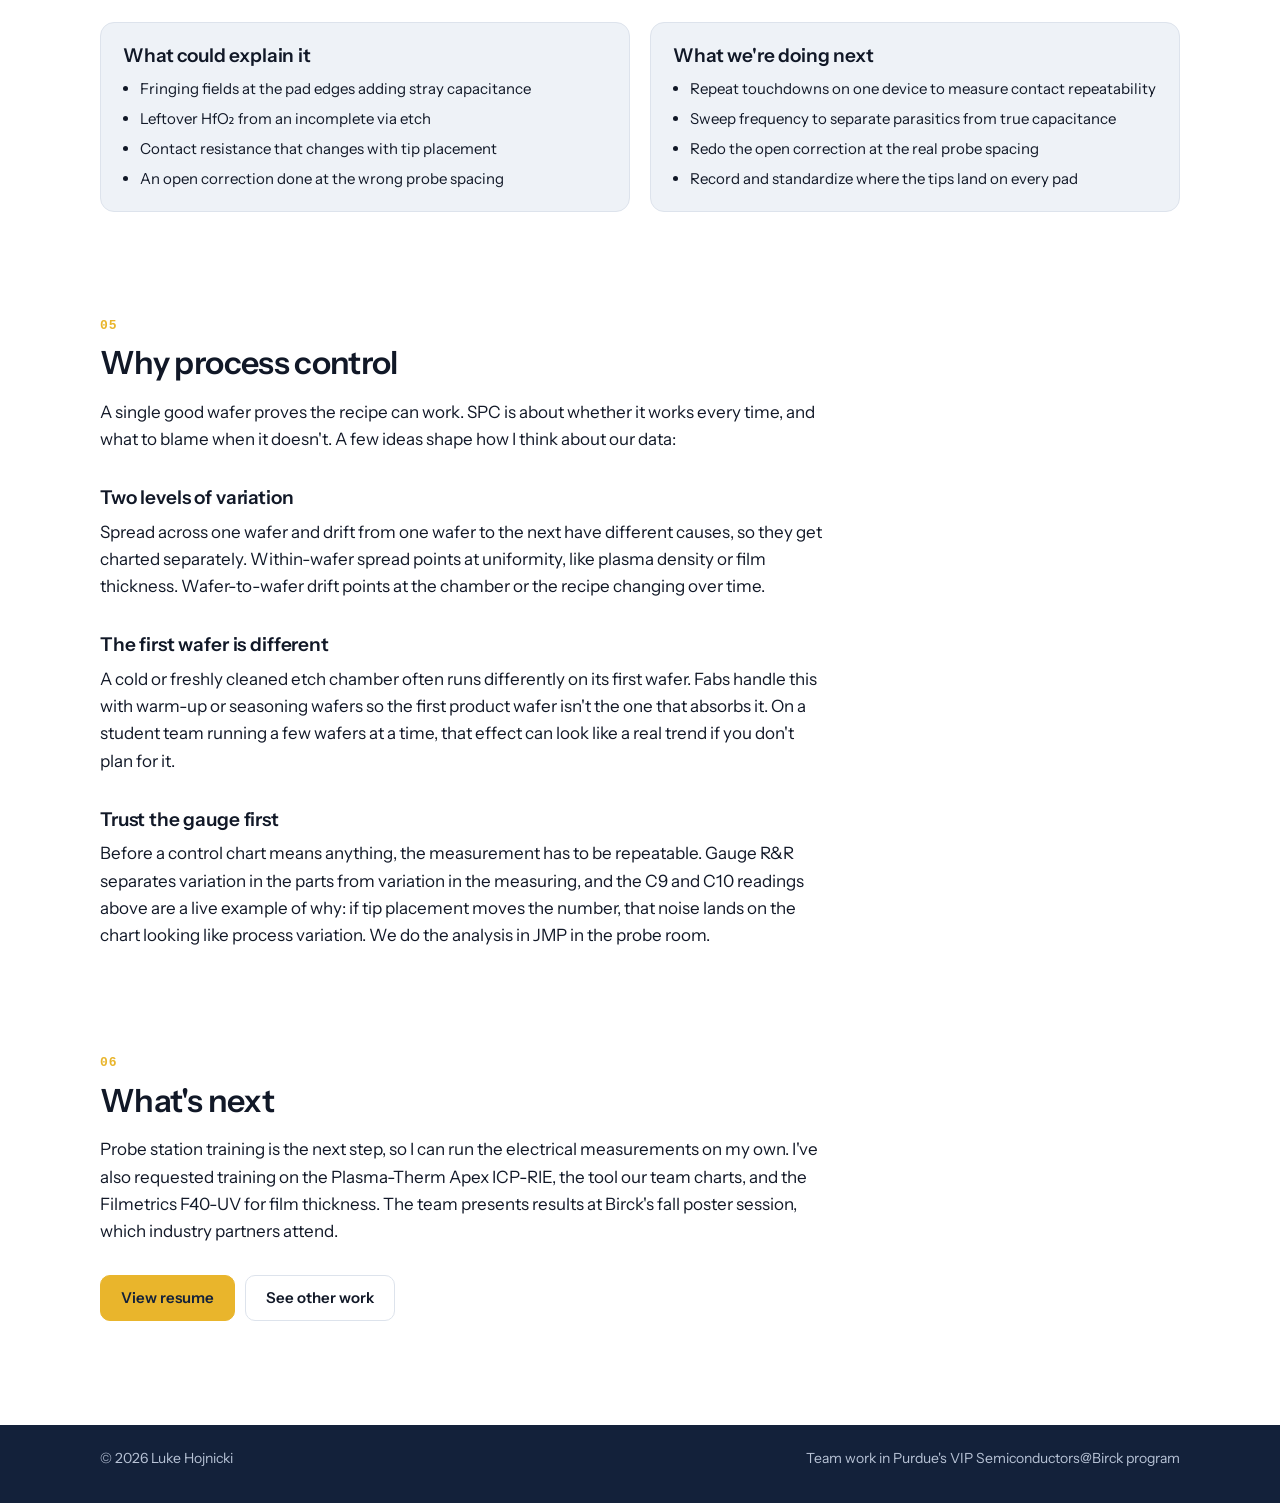
==== commit 64ef03d0: "Add cleanroom photos, capacitance chart, numbered sections, and Recent strip Co-Authored-By: Claude " ====
--- a/birck.html
+++ b/birck.html
@@ -6,8 +6,8 @@
 <title>Birck Cleanroom | Luke Hojnicki</title>
 <meta name="description" content="Fabricating and probing thin-film RC circuits with an HfO2 dielectric in Purdue's Birck Nanotechnology Center, and using statistical process control to explain the variation.">
 <meta property="og:title" content="Thin-film RC circuits at Birck">
-<meta property="og:description" content="Cleanroom fabrication, electrical probing, and statistical process control on an HfO2 thin-film circuit flow.">
-<meta property="og:image" content="https://lukehojnicki.com/assets/og.png">
+<meta property="og:description" content="Cleanroom fabrication, capacitor probing, and statistical process control on an HfO2 thin-film circuit flow.">
+<meta property="og:image" content="https://lukehojnicki.com/assets/birck-wafer.jpg">
 <meta property="og:url" content="https://lukehojnicki.com/birck.html">
 <meta name="twitter:card" content="summary_large_image">
 <link rel="icon" href="favicon.svg" type="image/svg+xml">
@@ -24,6 +24,7 @@
     <nav aria-label="Main">
       <ul>
         <li><a href="./#work">Work</a></li>
+        <li><a href="birck.html">Cleanroom</a></li>
         <li><a href="./#experience">Experience</a></li>
         <li><a href="./#about">About</a></li>
         <li><a href="./#contact">Contact</a></li>
@@ -38,6 +39,18 @@
 </header>
 
 <main class="case-body container">
+  <figure class="hero-shot">
+    <img src="assets/birck-wafer.jpg" width="1090" height="1055" alt="Stitched microscope image of a 4-inch wafer showing rows of patterned test capacitors, resistors, and alignment marks.">
+    <figcaption>A full 4-inch wafer, stitched together from dozens of frames on the Keyence digital microscope. Each cluster is a set of capacitors, resistors, and RC circuits.</figcaption>
+  </figure>
+
+  <dl class="stats">
+    <div><dt>10</dt><dd>standalone capacitors probed, 100 to 1000 µm across</dd></div>
+    <div><dt>C1 to C6</dt><dd>track a known-good reference wafer</dd></div>
+    <div><dt>3.7×</dt><dd>swing on one capacitor from probe placement alone</dd></div>
+    <div><dt>2.2 nF</dt><dd>our circuit's design value, inside the stable range</dd></div>
+  </dl>
+
   <dl class="specs">
     <div><dt>Program</dt><dd>VIP Semiconductors@Birck, SPC Etch team</dd></div>
     <div><dt>Devices</dt><dd>Thin-film resistors and HfO₂ capacitors, RC and RLC circuits</dd></div>
@@ -48,21 +61,27 @@
   </dl>
 
   <section class="prose">
+    <p class="num">01</p>
     <h2>What we're building</h2>
     <p>The team builds simple passive circuits the way a fab would: deposit, pattern, etch, measure, repeat. Every step leaves a fingerprint on the final electrical numbers. A capacitor's value depends on how thick the HfO₂ came out, how cleanly the vias etched, and how well the top metal landed. That makes the circuits a good test vehicle for process control, because the probe station can tell you something went wrong upstream.</p>
     <figure>
       <div class="stack" role="img" aria-label="Cross section of the capacitor stack, bottom to top: silicon substrate, silicon dioxide, titanium nickel palladium bottom electrode, hafnium oxide dielectric with an etched via, and titanium aluminum top metal.">
         <div class="layer l-top"><span>Ti / Al top metal</span><b>5 / 150 nm</b></div>
-        <div class="layer l-hfo"><span>HfO₂ dielectric, via etched to bottom metal</span><b>200 ALD cycles</b></div>
+        <div class="layer l-hfo"><span>HfO₂ dielectric, via etched to bottom metal</span><b>~20 nm, 200 ALD cycles</b></div>
         <div class="layer l-bot"><span>Ti / Ni / Pd bottom electrode</span><b>5 / 20 / 10 nm</b></div>
         <div class="layer l-ox"><span>SiO₂</span><b>thermal oxide</b></div>
         <div class="layer l-si"><span>Si substrate</span><b>4-inch wafer</b></div>
       </div>
       <figcaption>Capacitor stack, not to scale. HfO₂ sits between two metal layers, and the RIE step opens windows through it so a probe can land on the bottom electrode.</figcaption>
     </figure>
+    <figure class="photo">
+      <img src="assets/birck-caps.jpg" width="1100" height="1100" alt="Microscope view of three test structures, each with two circular capacitor pads, thin interconnect, square contact pads, and long serpentine resistors. A 1 mm scale bar sits at the bottom.">
+      <figcaption>Up close: circular capacitor pads, square probe pads, and the long serpentine resistors that set each RC time constant. Scale bar is 1 mm.</figcaption>
+    </figure>
   </section>
 
   <section class="prose">
+    <p class="num">02</p>
     <h2>The process flow</h2>
     <p>Seven main steps, with a measurement after each one so variation can be traced back to the step that caused it.</p>
     <ol class="flow">
@@ -78,23 +97,45 @@
   </section>
 
   <section class="prose">
+    <p class="num">03</p>
     <h2>In the cleanroom</h2>
     <p>I'm trained on four Birck tools: the e-beam evaporator, the MA6 mask aligner, the Fiji ALD, and the Woollam ellipsometer. On the team I own the e-beam metal deposition step.</p>
     <h3>A full lithography pass</h3>
     <p>One session took a wafer from bare to inspected: spin coat on Spinner 3, align and expose on the MA6, develop, then a short oxygen plasma in the Tergeo cleaner to clear the thin resist scum that development leaves behind. Skip that descum and the metal can lift off with the resist, or not stick at all.</p>
-    <p>We finished with a stitched full-wafer image on the Keyence digital microscope. Looking at the whole wafer at once is the quickest way to spot underdeveloped corners or a pattern that drifts from center to edge before you commit metal to it.</p>
+    <p>We finished with a stitched full-wafer image on the Keyence, the one at the top of this page. Looking at the whole wafer at once is the quickest way to spot underdeveloped corners or a pattern that drifts from center to edge before you commit metal to it.</p>
+    <div class="gallery">
+      <figure>
+        <img src="assets/birck-yellow.jpg" width="1000" height="1333" loading="lazy" alt="Lithography bay under yellow light, with a hot plate set near 110 degrees, wafer carriers, tweezers, and handwritten bake notes.">
+        <figcaption>The lithography bay runs under yellow light so the resist isn't exposed by accident. Softbake is 110 °C on the hot plate.</figcaption>
+      </figure>
+      <figure>
+        <img src="assets/birck-tool.jpg" width="1000" height="1333" loading="lazy" alt="A 4-inch silicon wafer and tweezers laid on a cleanroom wipe next to a vacuum tool and a laptop.">
+        <figcaption>A 4-inch wafer staged on a clean wipe, ready to load into a vacuum tool.</figcaption>
+      </figure>
+      <figure>
+        <img src="assets/birck-plasma.jpg" width="1000" height="1067" loading="lazy" alt="Purple-blue plasma glow visible through a perforated viewport on a stainless steel vacuum chamber.">
+        <figcaption>Plasma glowing through a chamber viewport.</figcaption>
+      </figure>
+    </div>
     <ul class="chips gap-top">
       <li>E-beam evaporator</li><li>MA6 mask aligner</li><li>Fiji ALD</li><li>Woollam M-2000</li><li>Spinner 3</li><li>Tergeo plasma cleaner</li><li>Keyence VHX-7000</li><li>Probe station</li>
     </ul>
   </section>
 
   <section class="prose">
+    <p class="num">04</p>
     <h2>Probing the capacitors</h2>
-    <p>Once a wafer is done, the real question is whether the devices match the design. We probed ten standalone test capacitors, C1 through C10, with an LCR meter on the probe station.</p>
-    <p>The readings depended on where the probe tips landed. Touchdowns near the gap between pads read lower, and touchdowns toward the outer edges read higher. Same capacitor, different number, which means part of what we were measuring was the setup and not the device.</p>
+    <p>Once a wafer is done, the real question is whether the devices match the design. Each die has ten standalone test capacitors, C1 through C10, with the pad diameter growing 100 µm per step. Since capacitance scales with area, they should land on a straight line. We probed them with an LCR meter at 100 kHz and plotted the results against a known-good wafer from earlier in the program.</p>
+    <figure>
+      <div class="paper"><img src="assets/birck-cap-chart.png" width="1600" height="920" alt="Scatter plot of capacitance versus capacitor area. A gray reference line rises linearly to 6.5 nF. Our wafer's C1 to C6 sit near the line, C7 and C8 fall below it, C9's fourteen readings spread from about 3 to 5.9 nF, and C10 reads 1.4 nF with probes close and 5.2 nF with probes far apart."></div>
+      <figcaption>The chart I made for my part of the team's presentation. Gray is the working reference wafer; navy, gold, and red are our wafer.</figcaption>
+    </figure>
+    <p>The small capacitors behave. C1 through C6 track the reference, with one outlier at C5. From C7 up, the values fall consistently below the line, about 17 to 18% low on C7 and C8.</p>
+    <p>The big ones are where it gets strange. We probed C9 at 14 different spots and got anywhere from 3.06 to 5.85 nF. On C10, probes close together read 1.39 nF and probes at the far edges read 5.17 nF, about 3.7 times higher on the same device. Part of what we were measuring was the setup, not the capacitor.</p>
+    <p>It doesn't hurt our circuit. The RC design uses two C4-sized capacitors in parallel, about 2.2 nF, which sits right in the range that matches the reference. But it showed how much a measurement can move on placement alone, and that changed how we probe.</p>
     <div class="pair notes">
       <div class="note">
-        <h3>Possible causes</h3>
+        <h3>What could explain it</h3>
         <ul>
           <li>Fringing fields at the pad edges adding stray capacitance</li>
           <li>Leftover HfO₂ from an incomplete via etch</li>
@@ -108,25 +149,26 @@
           <li>Repeat touchdowns on one device to measure contact repeatability</li>
           <li>Sweep frequency to separate parasitics from true capacitance</li>
           <li>Redo the open correction at the real probe spacing</li>
-          <li>Standardize where the tips land on every pad</li>
+          <li>Record and standardize where the tips land on every pad</li>
         </ul>
       </div>
     </div>
-    <p>The second cause is the interesting one for our team. If leftover HfO₂ is real, the probe station is reporting an etch problem, and that's exactly the kind of link between an upstream step and an electrical result that SPC is supposed to catch.</p>
   </section>
 
   <section class="prose">
+    <p class="num">05</p>
     <h2>Why process control</h2>
-    <p>A single good wafer proves the recipe can work. SPC is about whether it works every time, and what to blame when it doesn't. A few ideas shaped how I think about our data:</p>
+    <p>A single good wafer proves the recipe can work. SPC is about whether it works every time, and what to blame when it doesn't. A few ideas shape how I think about our data:</p>
     <h3>Two levels of variation</h3>
     <p>Spread across one wafer and drift from one wafer to the next have different causes, so they get charted separately. Within-wafer spread points at uniformity, like plasma density or film thickness. Wafer-to-wafer drift points at the chamber or the recipe changing over time.</p>
     <h3>The first wafer is different</h3>
     <p>A cold or freshly cleaned etch chamber often runs differently on its first wafer. Fabs handle this with warm-up or seasoning wafers so the first product wafer isn't the one that absorbs it. On a student team running a few wafers at a time, that effect can look like a real trend if you don't plan for it.</p>
     <h3>Trust the gauge first</h3>
-    <p>Before a control chart means anything, the measurement has to be repeatable. Gauge R&amp;R separates variation in the parts from variation in the measuring, and our capacitor probing is a live example of why: if tip placement moves the reading, that noise would show up on the chart looking like process variation. We do the analysis in JMP in the probe room.</p>
+    <p>Before a control chart means anything, the measurement has to be repeatable. Gauge R&amp;R separates variation in the parts from variation in the measuring, and the C9 and C10 readings above are a live example of why: if tip placement moves the number, that noise lands on the chart looking like process variation. We do the analysis in JMP in the probe room.</p>
   </section>
 
   <section class="prose">
+    <p class="num">06</p>
     <h2>What's next</h2>
     <p>Probe station training is the next step, so I can run the electrical measurements on my own. I've also requested training on the Plasma-Therm Apex ICP-RIE, the tool our team charts, and the Filmetrics F40-UV for film thickness. The team presents results at Birck's fall poster session, which industry partners attend.</p>
     <div class="actions">
--- a/styles.css
+++ b/styles.css
@@ -267,10 +267,44 @@
 .card h3 a:hover { text-decoration: underline; text-decoration-color: var(--gold); }
 .card-link { margin-top: auto; padding-top: 16px; font-size: 0.9375rem; font-weight: 600; }
 
+/* Numbered sections, short hero line, recent strip, stats, photos */
+.num { display: block; font-family: var(--mono); font-size: 0.8125rem; font-weight: 600; letter-spacing: 0.08em; color: var(--gold); margin: 0 0 8px; }
+h2 .num { margin-bottom: 6px; }
+.navy .num { color: var(--gold); }
+.prose > .num + h2 { margin-bottom: 16px; }
+.statement.big { font-size: clamp(1.6rem, 3.4vw, 2.25rem); line-height: 1.2; letter-spacing: -0.02em; font-weight: 500; }
+
+.feature-alt { margin-top: 20px; }
+.photo-media { padding: 0; background: #000; }
+.photo-media img { border-radius: 0; height: 100%; max-height: 440px; object-fit: cover; }
+.cards { grid-template-columns: repeat(3, minmax(0, 1fr)); }
+
+.recent { list-style: none; margin: 0; padding: 0; display: grid; grid-template-columns: repeat(3, minmax(0, 1fr)); gap: 20px; }
+.recent li { background: var(--card); border: 1px solid var(--line); border-top: 3px solid var(--gold); border-radius: 12px; padding: 20px 22px 22px; }
+.recent .date { font-family: var(--mono); font-size: 0.8125rem; color: var(--ink-2); margin: 0 0 8px; }
+.recent h3 { margin-bottom: 8px; }
+.recent p { font-size: 0.9375rem; }
+
+.hero-shot { margin: 0 0 32px; }
+.hero-shot img { width: 100%; max-height: 560px; object-fit: cover; border-radius: 18px; background: #000; }
+.stats { display: grid; grid-template-columns: repeat(4, minmax(0, 1fr)); gap: 20px; margin: 0 0 40px; }
+.stats div { border-top: 2px solid var(--gold); padding-top: 12px; }
+.stats dt { font-size: clamp(1.5rem, 2.6vw, 2rem); font-weight: 600; letter-spacing: -0.03em; line-height: 1.1; font-variant-numeric: tabular-nums; }
+.stats dd { margin: 6px 0 0; font-size: 0.875rem; color: var(--ink-2); line-height: 1.45; }
+.gallery { display: grid; grid-template-columns: repeat(3, minmax(0, 1fr)); gap: 16px; margin: 28px 0; align-items: start; }
+.gallery figure { margin: 0; }
+.gallery img { width: 100%; aspect-ratio: 3 / 4; object-fit: cover; border-radius: 12px; }
+
 /* ---------- responsive ---------- */
 @media (max-width: 900px) {
   .feature { grid-template-columns: minmax(0, 1fr); }
   .split { grid-template-columns: minmax(0, 1fr); gap: 48px; }
+  .cards, .recent { grid-template-columns: minmax(0, 1fr); }
+  .stats { grid-template-columns: repeat(2, minmax(0, 1fr)); }
+  .photo-media img { max-height: 320px; }
+}
+@media (max-width: 560px) {
+  .gallery { grid-template-columns: minmax(0, 1fr); }
 }
 @media (max-width: 760px) {
   .hero-grid { grid-template-columns: minmax(0, 1fr); gap: 28px; }
